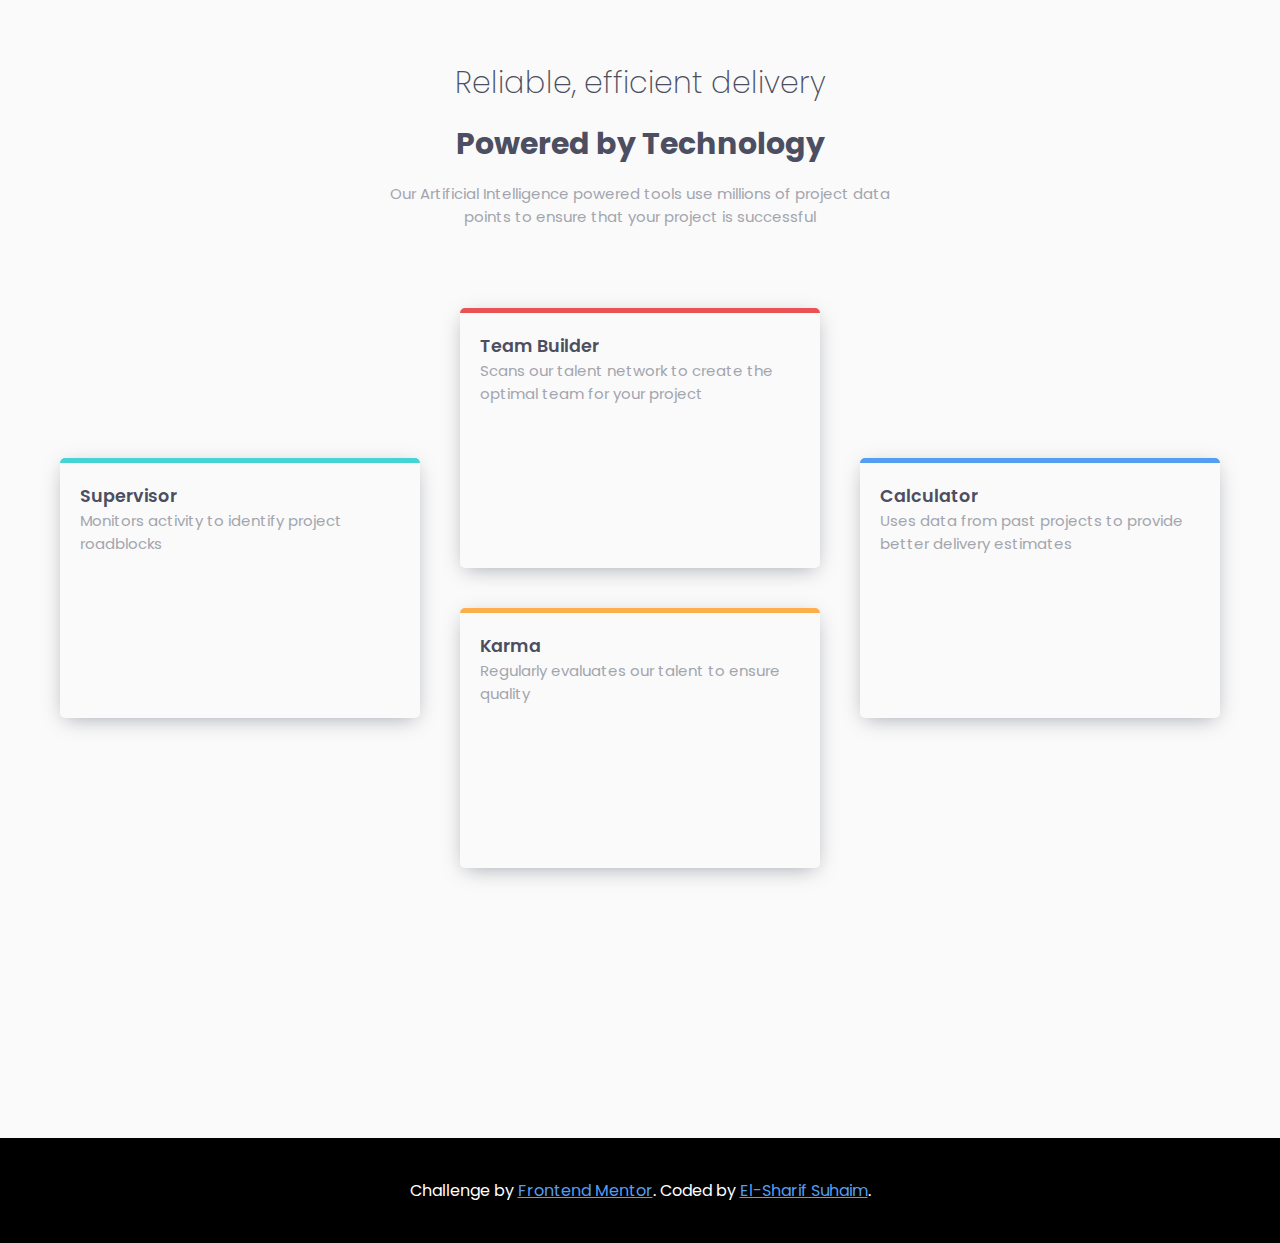
==== four-card-feature-section-master/index.html @ 027925c0 "my frontend mentor challenge" ====
<!DOCTYPE html>
<html lang="en">
<head>
  <meta charset="UTF-8">
  <meta name="viewport" content="width=device-width, initial-scale=1.0"> <!-- displays site properly based on user's device -->

  <link rel="icon" type="image/png" sizes="32x32" href="./images/favicon-32x32.png">
  <link rel="stylesheet" href="style.css">
  <title>Frontend Mentor | Four card feature section</title>
  <link rel="preconnect" href="https://fonts.googleapis.com">
<link rel="preconnect" href="https://fonts.gstatic.com" crossorigin>
<link href="https://fonts.googleapis.com/css2?family=Poppins:wght@200;400;600&display=swap" rel="stylesheet"> 
  <!-- Feel free to remove these styles or customise in your own stylesheet 👍 -->
  <style>
    .attribution { font-size: 16px; text-align: center; }
    .attribution a { color: hsl(212, 86%, 64%); }
  </style>
</head>
<body>
  <header>

  <h1>Reliable, efficient delivery</h1>
  <h1>Powered by Technology</h1>

  <p>Our Artificial Intelligence powered tools use millions of project data points 
    to ensure that your project is successful</p>

  </header>
  <!-- end header -->
  <!-- start cards -->
  <div class="container">
    <div class="cards">
      <div class="left">
        <h3>Supervisor</h3>
        <p> Monitors activity to identify project roadblocks</p>
        <img src="/images/icon-supervisor.svg" alt="">
      </div>
      
      <div class="top">
        <h3>Team Builder</h3>
        <p>Scans our talent network to create the optimal team for your project
        </p>
        <img src="/images/icon-team-builder.svg" alt="">
      </div>
      
      <div class="bottom">
        <h3>Karma</h3>
        <p>Regularly evaluates our talent to ensure quality</p>
        <img src="/images/icon-karma.svg" alt="">
      </div>
      
      
      <div class="right">
        <h3>Calculator</h3>
        <p>Uses data from past projects to provide better delivery estimates</p>
        <img src="/images/icon-calculator.svg" alt="">
      </div>
    </div>
  </div>
  <!-- end cards -->
  <footer>
    <p class="attribution">
      Challenge by <a href="https://www.frontendmentor.io?ref=challenge" target="_blank">Frontend Mentor</a>. 
      Coded by <a href="https://github.com/el-Sharif-suhiam/front_end_projects" target="_blank">El-Sharif Suhaim</a>.
    </p>
  </footer>
</body>
</html>
---- four-card-feature-section-master/style.css ----
:root {
    --red:hsl(0, 78%, 62%);
    --Cyan:hsl(180, 62%, 55%);
    --Orange:hsl(34, 97%, 64%);
    --Blue:hsl(212, 86%, 64%);
    --Very-Dark-Blue:hsl(234, 12%, 34%);
    --Grayish-Blue:hsl(229, 6%, 66%);
    --Very-Light-Gray:hsl(0, 0%, 98%);
}

*{
    padding: 0;
    margin: 0;
    box-sizing: border-box;
}
body {
    font-family: 'Poppins', sans-serif;
    font-size: 15px;
    background-color:var(--Very-Light-Gray);
}

header {
    text-align: center;
    width: 500px;
    margin: 60px auto;
}
header h1 {
    color: var(--Very-Dark-Blue);
    margin: 15px auto;
}
header h1:first-child {
    font-weight: 200;
    margin-bottom: 10px;
}
header p {
    color: var(--Grayish-Blue);
    margin-bottom: 40px;
}
@media (max-width: 768px) {
    header {
        width: 300px;
    }
    header h1 {
        font-size: 1.3rem;
    }
    
}
/* start cards */
.cards {
    margin: 0 auto;
    max-width: 1200px;
    display: grid;
    grid-template-columns: repeat(3, minmax(350px ,400px));
    grid-template-rows: repeat(4 ,150px);
}
@media (max-width:768px) {
    .cards {
        display: flex;
        flex-direction: column;
        align-items: center;
    }
    .cards div {
        height: 250px;
        width: 300px;
    }
}
.cards div {
    border-radius: 5px;
    padding: 20px;
    margin: 20px;
    position: relative;
    box-shadow: 0px 5px 20px -5px var(--Grayish-Blue);
}
.cards div h3 {
    color: var(--Very-Dark-Blue);
    font-weight: 600;
}
.cards div p {
    color: var(--Grayish-Blue);
}
.cards div img {
    position: absolute;
    bottom: 25px;
    right: 25px;
}
.left {
    grid-row: 2/4;
    border-top: var(--Cyan) 5px solid;
}
.top {
    grid-row: span 2;
    border-top: var(--red) 5px solid;
}
.bottom {
    grid-row: 3/5;
    grid-column: 2;
    border-top: var(--Orange) 5px solid;
}
.right {
    grid-row: 2/4;
    border-top: var(--Blue) 5px solid;
}
/* end cards */
footer {
    margin: 250px auto 0;
    background-color: black;
    padding: 40px;
    text-align: center;
}
footer p {
    color: white;
    font-size: 2rem;
}
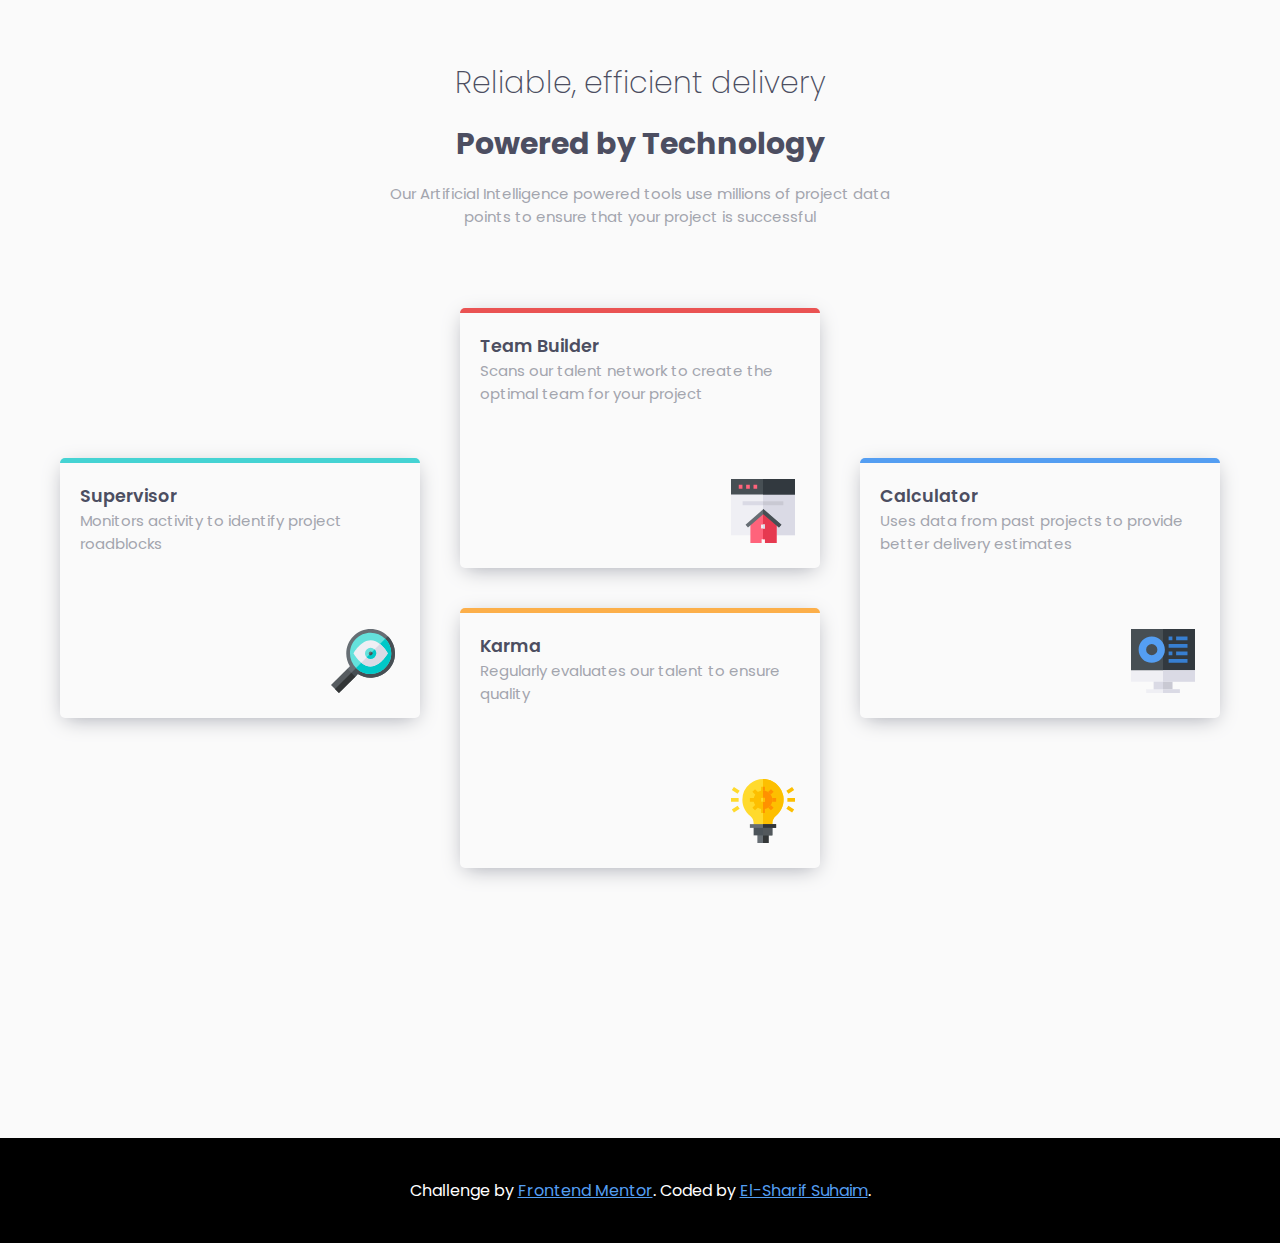
==== commit 50262b50: "Update index.html" ====
--- a/four-card-feature-section-master/index.html
+++ b/four-card-feature-section-master/index.html
@@ -33,27 +33,27 @@
       <div class="left">
         <h3>Supervisor</h3>
         <p> Monitors activity to identify project roadblocks</p>
-        <img src="/images/icon-supervisor.svg" alt="">
+        <img src="images/icon-supervisor.svg" alt="">
       </div>
       
       <div class="top">
         <h3>Team Builder</h3>
         <p>Scans our talent network to create the optimal team for your project
         </p>
-        <img src="/images/icon-team-builder.svg" alt="">
+        <img src="images/icon-team-builder.svg" alt="">
       </div>
       
       <div class="bottom">
         <h3>Karma</h3>
         <p>Regularly evaluates our talent to ensure quality</p>
-        <img src="/images/icon-karma.svg" alt="">
+        <img src="images/icon-karma.svg" alt="">
       </div>
       
       
       <div class="right">
         <h3>Calculator</h3>
         <p>Uses data from past projects to provide better delivery estimates</p>
-        <img src="/images/icon-calculator.svg" alt="">
+        <img src="images/icon-calculator.svg" alt="">
       </div>
     </div>
   </div>
@@ -65,4 +65,4 @@
     </p>
   </footer>
 </body>
-</html>+</html>
